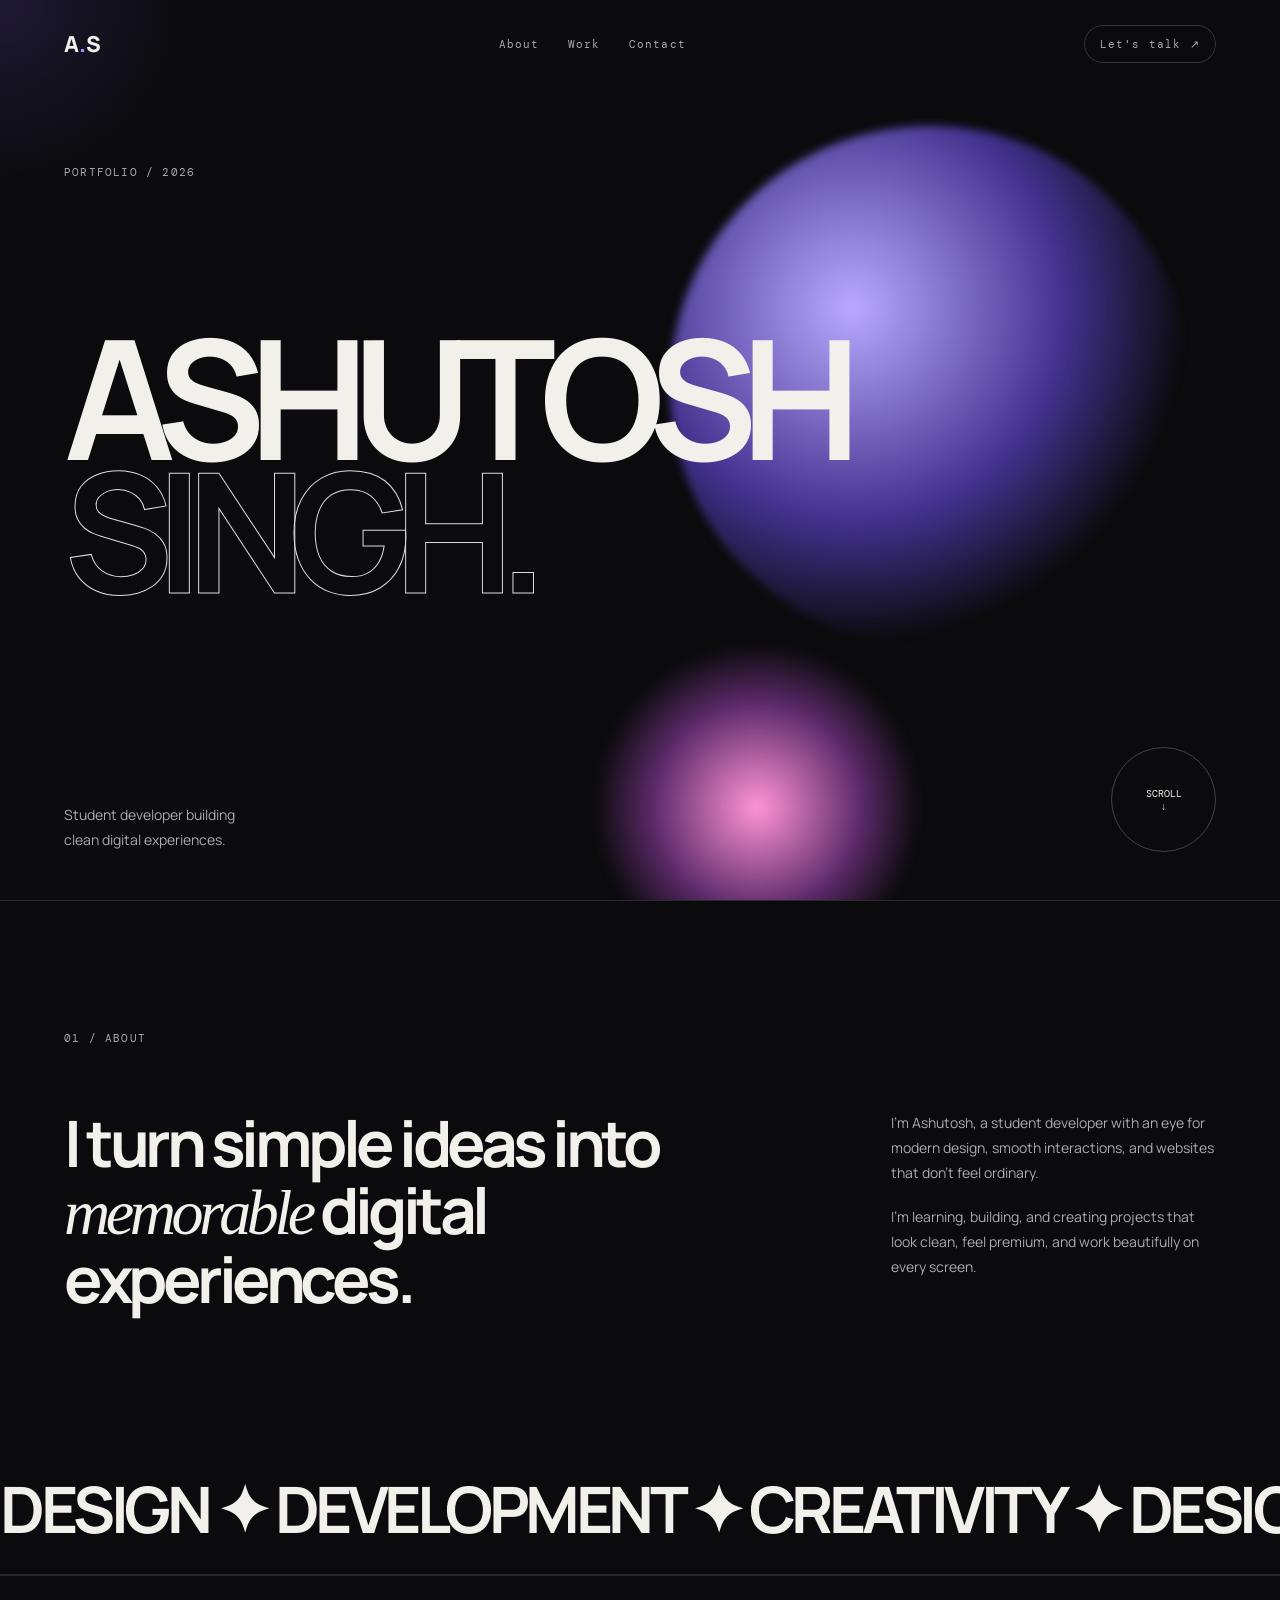
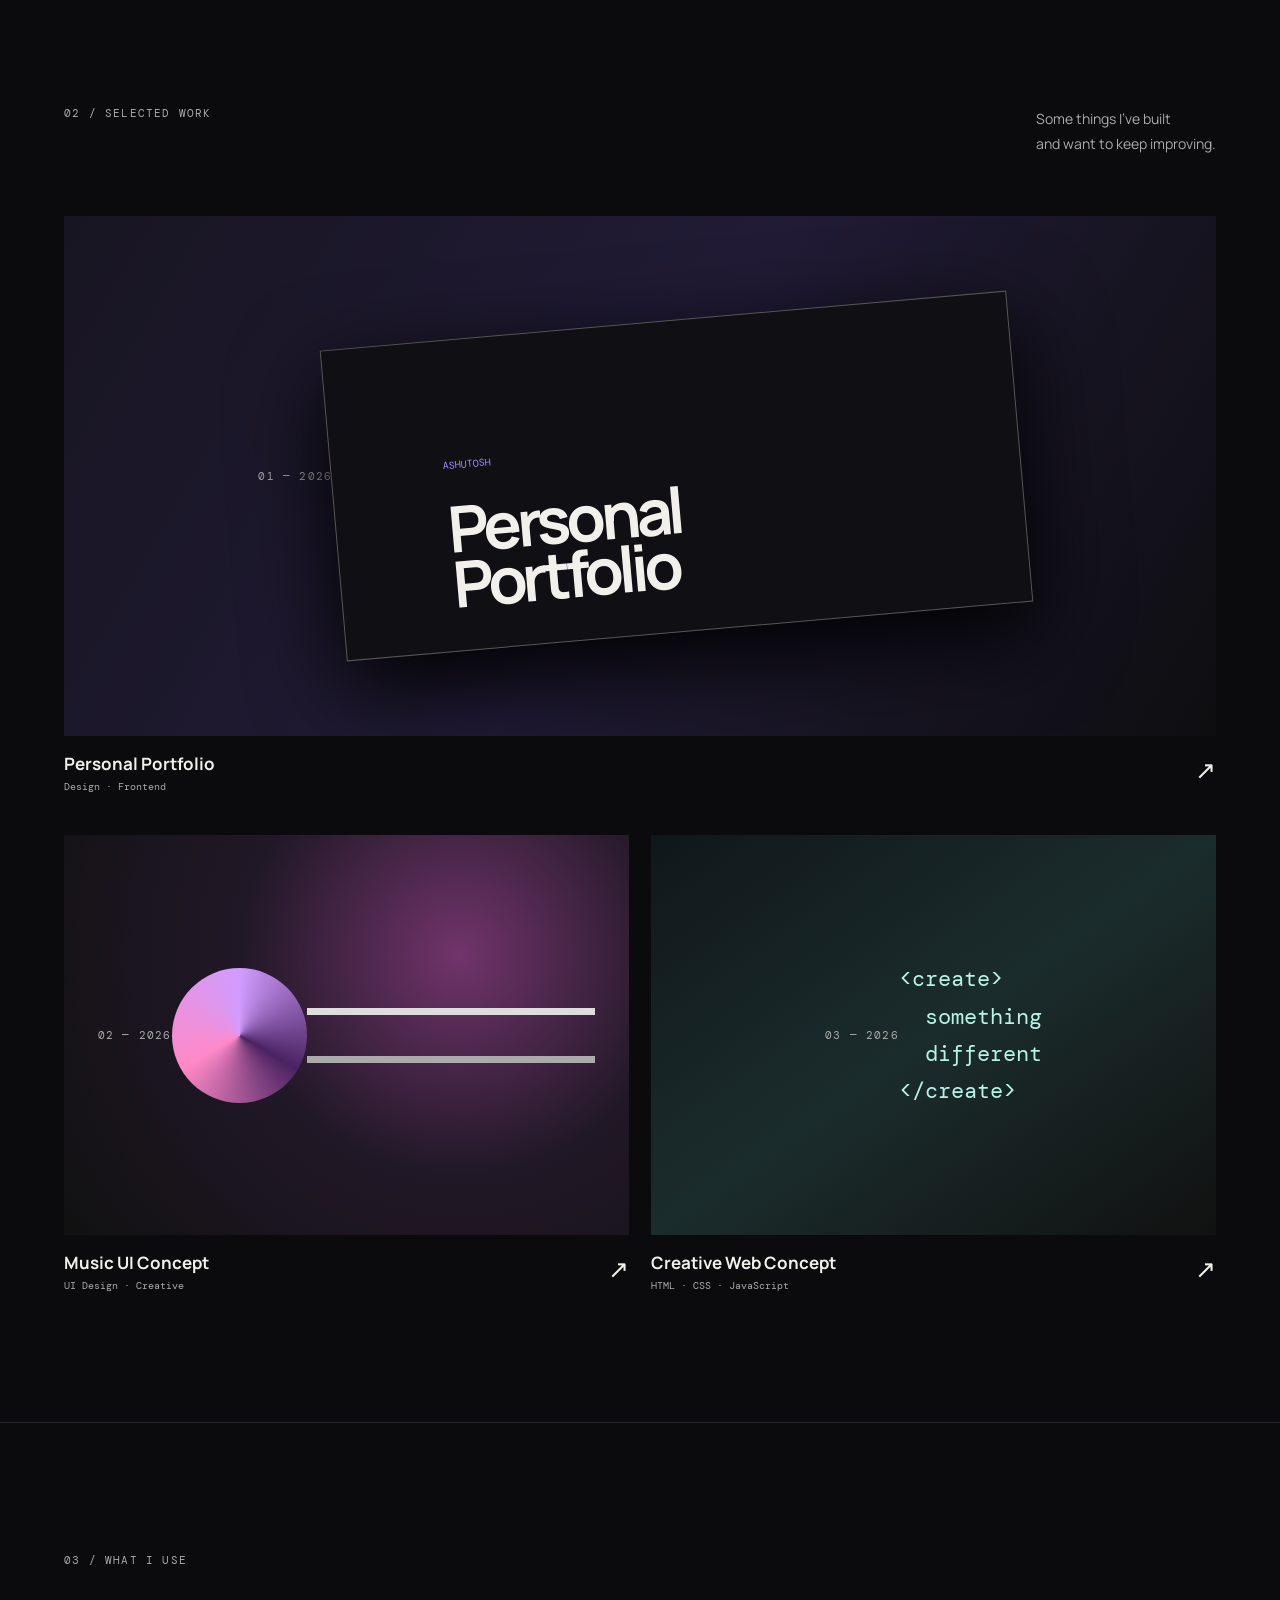
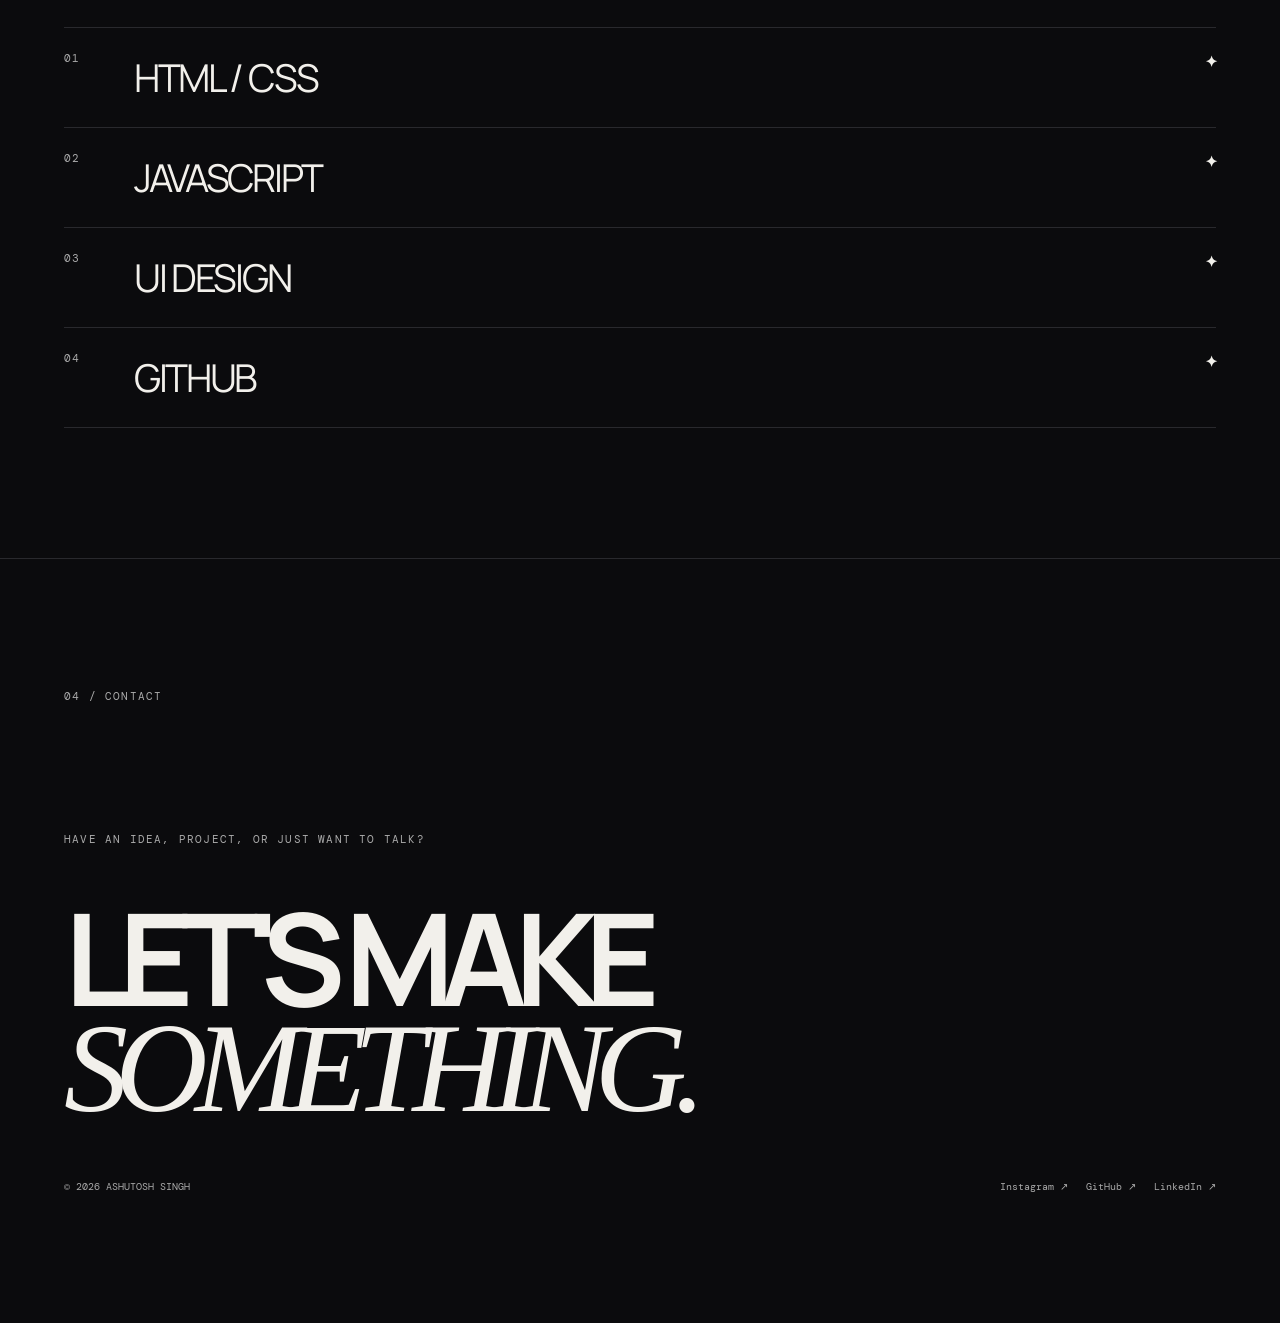
==== index.html @ 8261619a "Add files via upload" ====
<!doctype html>
<html lang="en"><head>
<meta charset="UTF-8"><meta name="viewport" content="width=device-width,initial-scale=1.0">
<title>Ashutosh Singh — Portfolio</title>
<link rel="preconnect" href="https://fonts.googleapis.com"><link rel="preconnect" href="https://fonts.gstatic.com" crossorigin>
<link href="https://fonts.googleapis.com/css2?family=DM+Mono&family=Manrope:wght@400;500;600;700;800&display=swap" rel="stylesheet">
<link rel="stylesheet" href="style.css"></head>
<body>
<div class="noise"></div><div class="glow"></div><div class="progress"></div>
<nav><a class="logo" href="#home">A<span>.</span>S</a><div class="links"><a href="#about">About</a><a href="#work">Work</a><a href="#contact">Contact</a></div><a class="talk" href="#contact">Let's talk ↗</a></nav>
<main>
<section class="hero" id="home"><div class="orb one"></div><div class="orb two"></div>
<p class="mono">PORTFOLIO / 2026</p><h1>ASHUTOSH<br><i>SINGH.</i></h1>
<div class="herofoot"><p>Student developer building<br>clean digital experiences.</p><a class="circle" href="#work">SCROLL<br>↓</a></div></section>
<section id="about" class="section about"><p class="mono">01 / ABOUT</p><div class="twocol reveal"><h2>I turn simple ideas into <em>memorable</em> digital experiences.</h2><div><p>I’m Ashutosh, a student developer with an eye for modern design, smooth interactions, and websites that don’t feel ordinary.</p><p>I’m learning, building, and creating projects that look clean, feel premium, and work beautifully on every screen.</p></div></div></section>
<div class="marquee"><div>DESIGN ✦ DEVELOPMENT ✦ CREATIVITY ✦ DESIGN ✦ DEVELOPMENT ✦ CREATIVITY ✦</div></div>
<section id="work" class="section"><div class="head"><p class="mono">02 / SELECTED WORK</p><p>Some things I’ve built<br>and want to keep improving.</p></div><div class="projects">
<article class="card wide reveal"><div class="visual purple"><small>01 — 2026</small><div class="browser"><b>ASHUTOSH</b><strong>Personal<br>Portfolio</strong></div></div><div class="info"><div><h3>Personal Portfolio</h3><p>Design · Frontend</p></div><span>↗</span></div></article>
<article class="card reveal"><div class="visual pink"><small>02 — 2026</small><div class="disc"></div><div class="bars"></div></div><div class="info"><div><h3>Music UI Concept</h3><p>UI Design · Creative</p></div><span>↗</span></div></article>
<article class="card reveal"><div class="visual green"><small>03 — 2026</small><pre>&lt;create&gt;
  something
  different
&lt;/create&gt;</pre></div><div class="info"><div><h3>Creative Web Concept</h3><p>HTML · CSS · JavaScript</p></div><span>↗</span></div></article>
</div></section>
<section class="section skills"><p class="mono">03 / WHAT I USE</p><div class="skilllist reveal"><div><small>01</small>HTML / CSS <b>✦</b></div><div><small>02</small>JAVASCRIPT <b>✦</b></div><div><small>03</small>UI DESIGN <b>✦</b></div><div><small>04</small>GITHUB <b>✦</b></div></div></section>
<section id="contact" class="section contact"><p class="mono">04 / CONTACT</p><p class="mono question">HAVE AN IDEA, PROJECT, OR JUST WANT TO TALK?</p><a href="mailto:yourmail@gmail.com">LET'S MAKE<br><em>SOMETHING.</em></a><footer>© 2026 ASHUTOSH SINGH <span>Instagram ↗ &nbsp; GitHub ↗ &nbsp; LinkedIn ↗</span></footer></section>
</main><script src="script.js"></script></body></html>
---- style.css ----
*{box-sizing:border-box;margin:0}html{scroll-behavior:smooth}body{background:#0b0b0d;color:#f2f0eb;font-family:Manrope,sans-serif;overflow-x:hidden}.noise{position:fixed;inset:0;pointer-events:none;opacity:.06;background-image:url('https://grainy-gradients.vercel.app/noise.svg');z-index:5}.glow{position:fixed;width:420px;height:420px;border-radius:50%;background:radial-gradient(circle,rgba(137,104,255,.16),transparent 65%);pointer-events:none;z-index:-1;transform:translate(-50%,-50%)}.progress{height:3px;background:#9f8cff;position:fixed;top:0;left:0;z-index:20;width:0}nav{height:88px;position:absolute;z-index:3;width:100%;padding:0 5vw;display:flex;align-items:center;justify-content:space-between}.logo,a{color:#f2f0eb;text-decoration:none}.logo{font-size:22px;font-weight:800}.logo span{color:#9f8cff}.links{display:flex;gap:28px}.links a,.talk,.mono,small{font:11px 'DM Mono';letter-spacing:1.2px;color:#aaa}.talk{border:1px solid #34343a;border-radius:30px;padding:11px 15px}.hero{min-height:100vh;padding:165px 5vw 48px;display:flex;flex-direction:column;justify-content:space-between;position:relative;overflow:hidden}.hero h1{font-size:clamp(64px,13vw,200px);line-height:.8;letter-spacing:-.1em;z-index:1}.hero h1 i{font-style:normal;color:transparent;-webkit-text-stroke:1px #ddd}.herofoot{display:flex;align-items:end;justify-content:space-between;z-index:1}.herofoot p,.head p:last-child,.twocol div{color:#aaa;font-size:14px;line-height:1.8}.circle{border:1px solid #444;border-radius:50%;height:105px;width:105px;display:grid;place-items:center;text-align:center;font:10px 'DM Mono';transition:.3s}.circle:hover{background:#fff;color:#111}.orb{position:absolute;border-radius:50%;filter:blur(4px);animation:float 9s ease-in-out infinite}.one{width:520px;height:520px;right:7%;top:14%;background:radial-gradient(circle at 35% 35%,#b8a9ff,#41318d 45%,transparent 70%)}.two{width:330px;height:330px;right:28%;bottom:-8%;background:radial-gradient(circle,#ff94d5,#5b2968 45%,transparent 70%);animation-delay:-4s}@keyframes float{50%{transform:translate(-30px,30px) scale(1.1)}}.section{padding:130px 5vw;border-top:1px solid #29292d}.twocol{display:grid;grid-template-columns:1.4fr .65fr;gap:10vw;margin-top:65px}.twocol h2{font-size:clamp(38px,5vw,82px);letter-spacing:-.07em;line-height:1.04}.twocol em,.contact em{font-family:Georgia;font-weight:400}.twocol div p+p{margin-top:18px}.marquee{overflow:hidden;border-bottom:1px solid #29292d;padding:22px 0;white-space:nowrap}.marquee div{font-size:clamp(35px,5vw,85px);font-weight:700;letter-spacing:-.07em;animation:move 18s linear infinite}@keyframes move{to{transform:translateX(-50%)}}.head{display:flex;justify-content:space-between}.projects{display:grid;grid-template-columns:1fr 1fr;gap:42px 22px;margin-top:60px}.wide{grid-column:span 2}.visual{height:400px;position:relative;padding:20px;display:flex;align-items:center;justify-content:center;overflow:hidden}.wide .visual{height:520px}.purple{background:linear-gradient(120deg,#181522,#211b36,#0e0e10)}.pink{background:radial-gradient(circle at 70% 30%,#71346b,#211827 45%,#111)}.green{background:linear-gradient(145deg,#10171a,#1b2c2c,#111)}.browser{width:62%;height:65%;padding:10%;background:#101014;border:1px solid #555;transform:rotate(-5deg);box-shadow:0 30px 90px #000}.browser b{font:10px 'DM Mono';color:#9f8cff}.browser strong{display:block;font-size:clamp(30px,5vw,75px);letter-spacing:-.08em;line-height:.85;margin-top:28px}.disc{width:135px;height:135px;border-radius:50%;background:conic-gradient(#d19cff,#4a2362,#ff89c7,#d19cff);animation:spin 8s linear infinite}@keyframes spin{to{transform:rotate(360deg)}}.bars{width:55%;height:55px;border-top:7px solid #ddd;border-bottom:7px solid #aaa}.green pre{font:clamp(13px,2vw,22px) 'DM Mono';color:#b7f4e8;line-height:1.7}.info{display:flex;justify-content:space-between;padding-top:16px}.info h3{font-size:17px}.info p{font:10px 'DM Mono';color:#aaa;margin-top:5px}.info span{font-size:25px}.skilllist{margin-top:60px;border-top:1px solid #29292d}.skilllist div{border-bottom:1px solid #29292d;padding:23px 0;font-size:clamp(23px,3vw,52px);letter-spacing:-.06em;display:grid;grid-template-columns:70px 1fr auto}.skilllist b{font-size:15px}.contact{min-height:85vh;display:flex;flex-direction:column;justify-content:space-between}.question{margin-top:70px}.contact>a{font-size:clamp(55px,10vw,175px);font-weight:700;letter-spacing:-.1em;line-height:.82}.contact>a:hover{color:#9f8cff}footer{font:10px 'DM Mono';color:#aaa;display:flex;justify-content:space-between}@media(max-width:700px){nav{padding:0 6vw}.links{display:none}.hero,.section{padding-left:6vw;padding-right:6vw}.hero{padding-top:130px}.one{width:85vw;height:85vw;right:-20%}.twocol,.projects{grid-template-columns:1fr}.wide{grid-column:auto}.head{display:block}.head p:last-child{margin-top:20px}.visual,.wide .visual{height:300px}.skilllist div{grid-template-columns:45px 1fr auto}.contact{min-height:70vh}footer{display:block;line-height:2.5}footer span{display:block}}
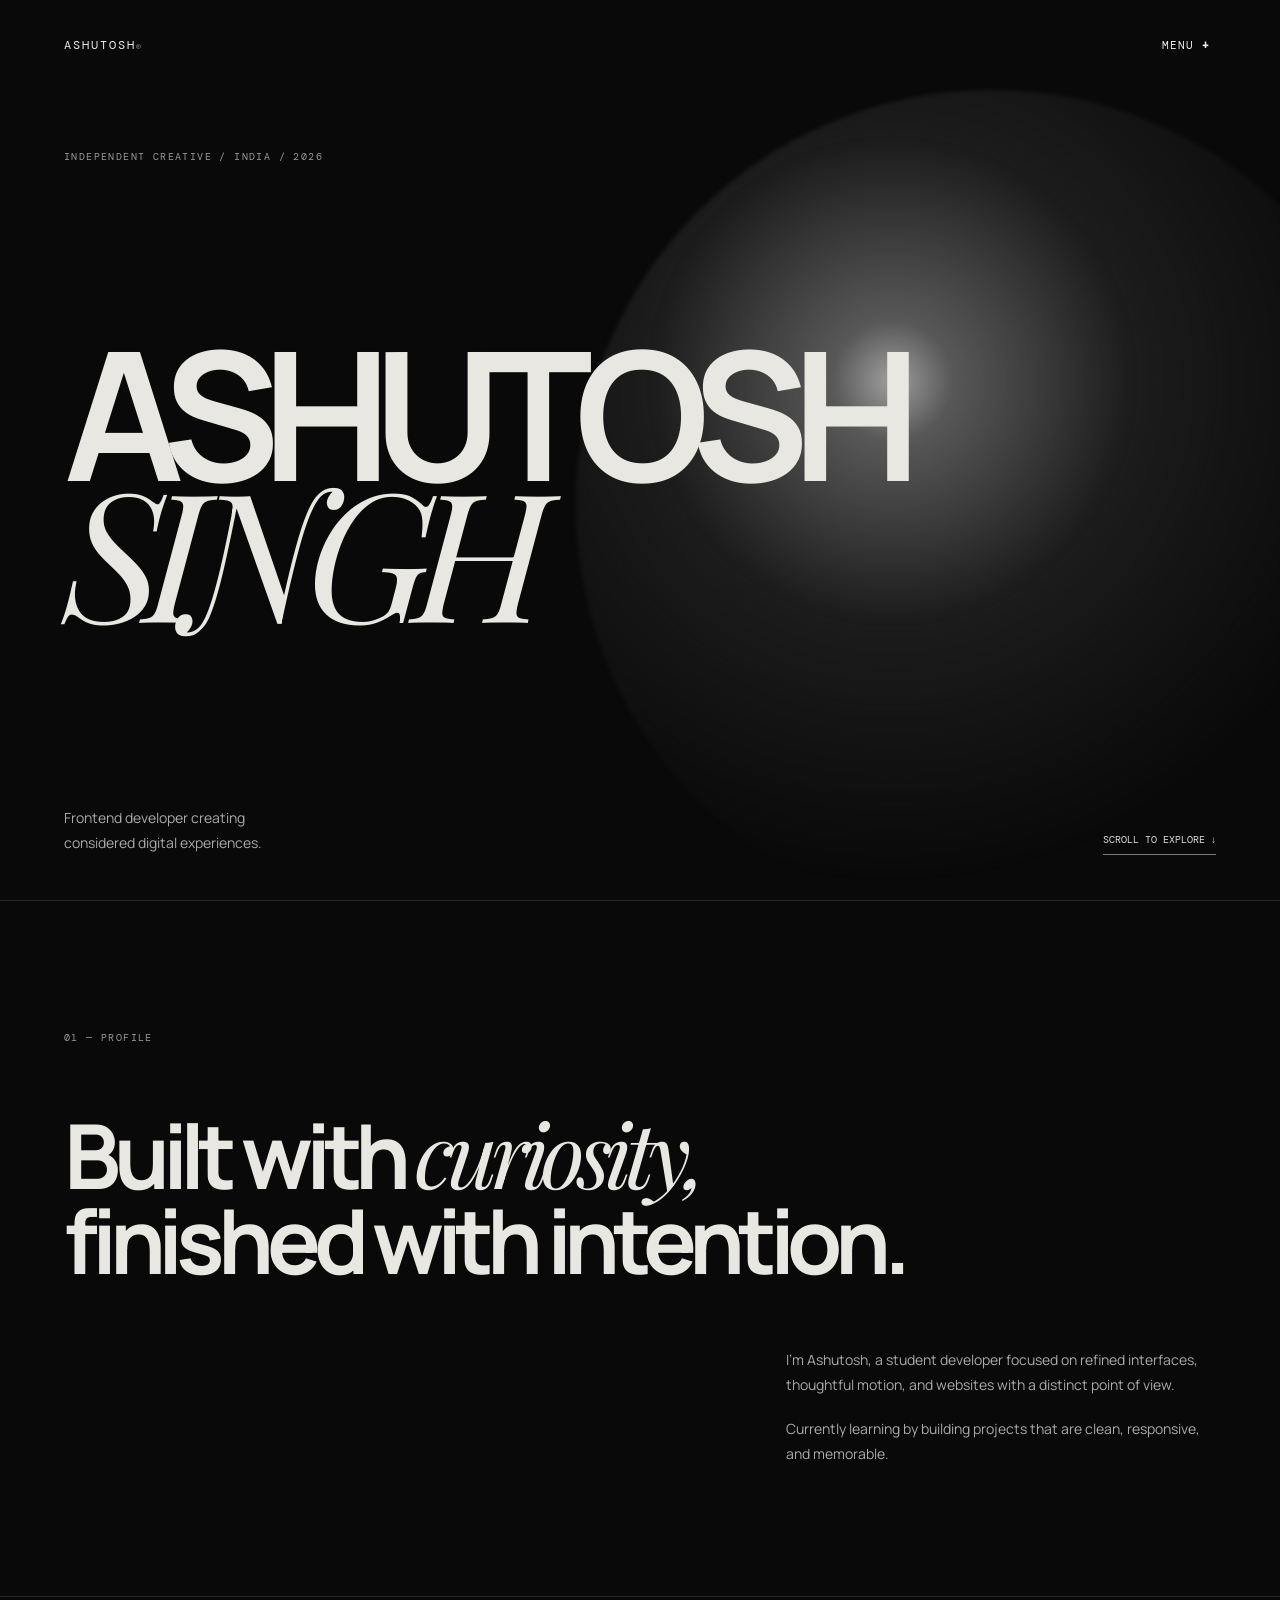
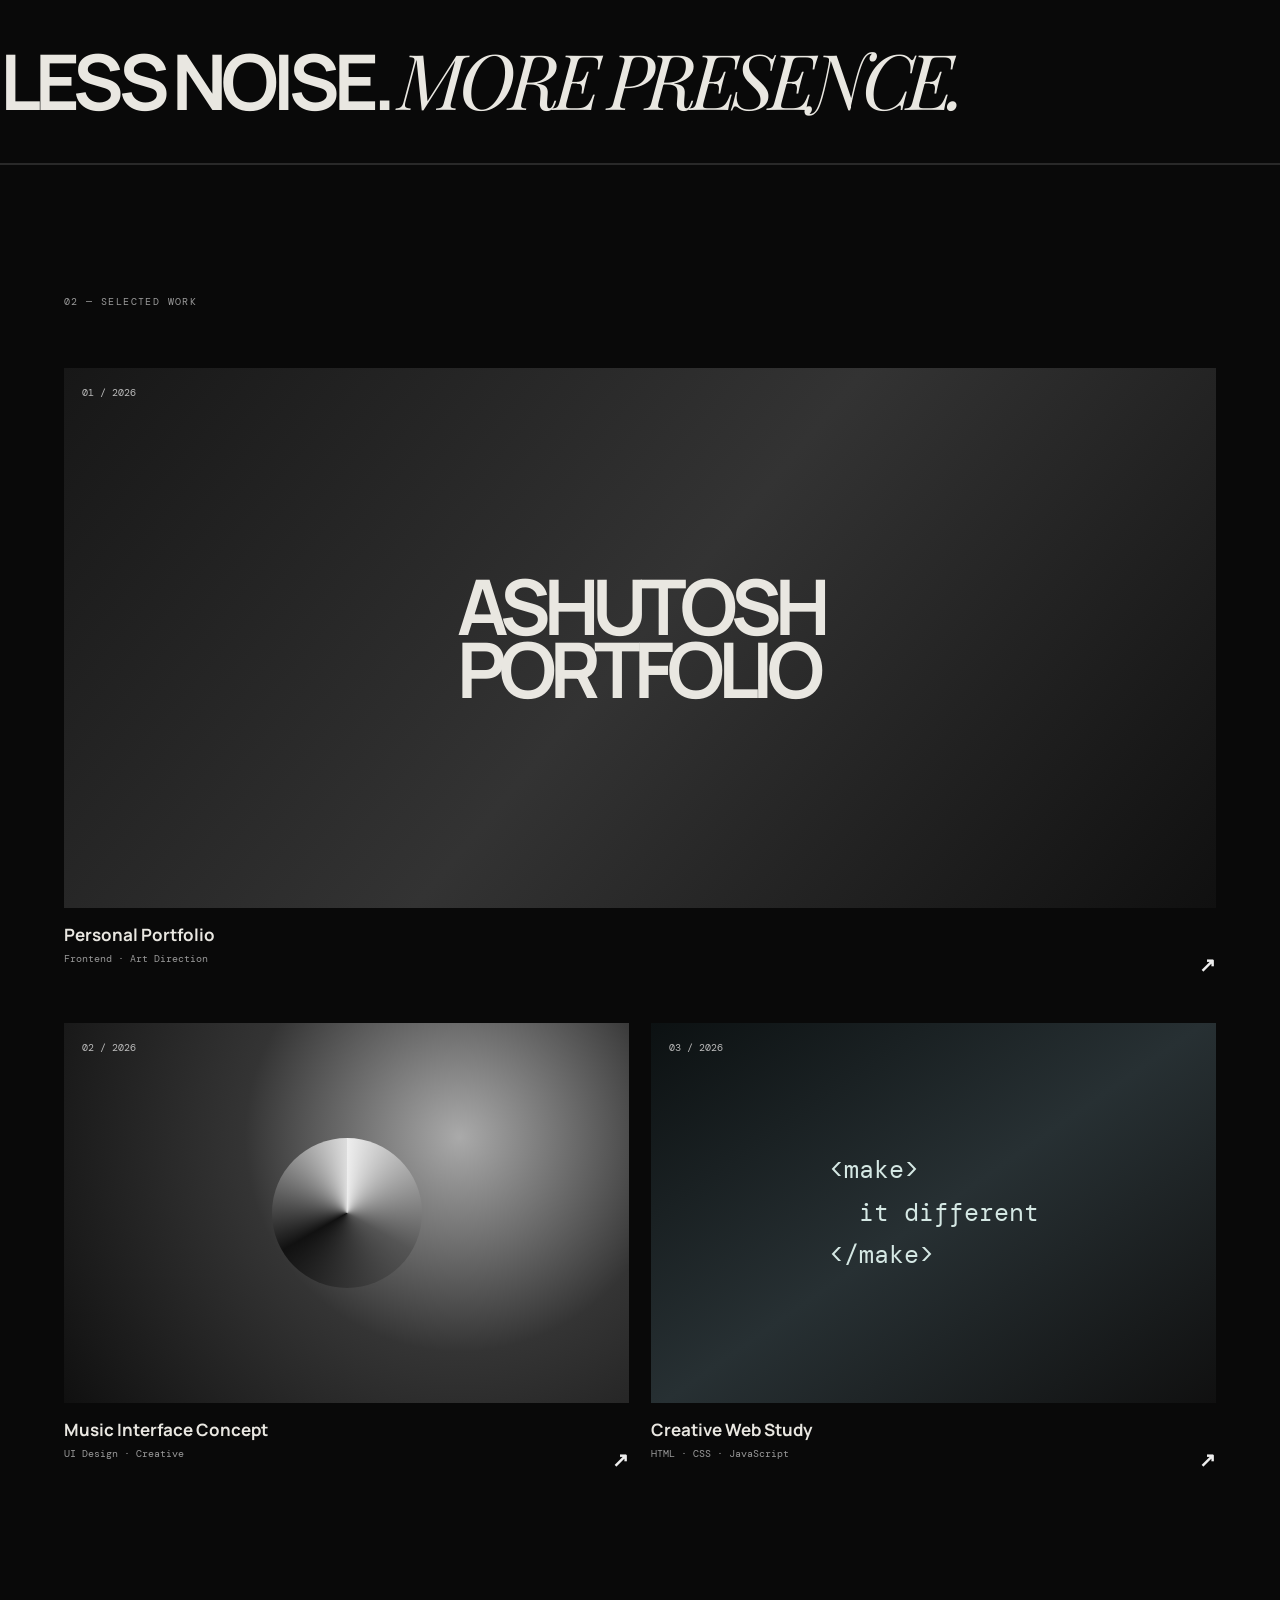
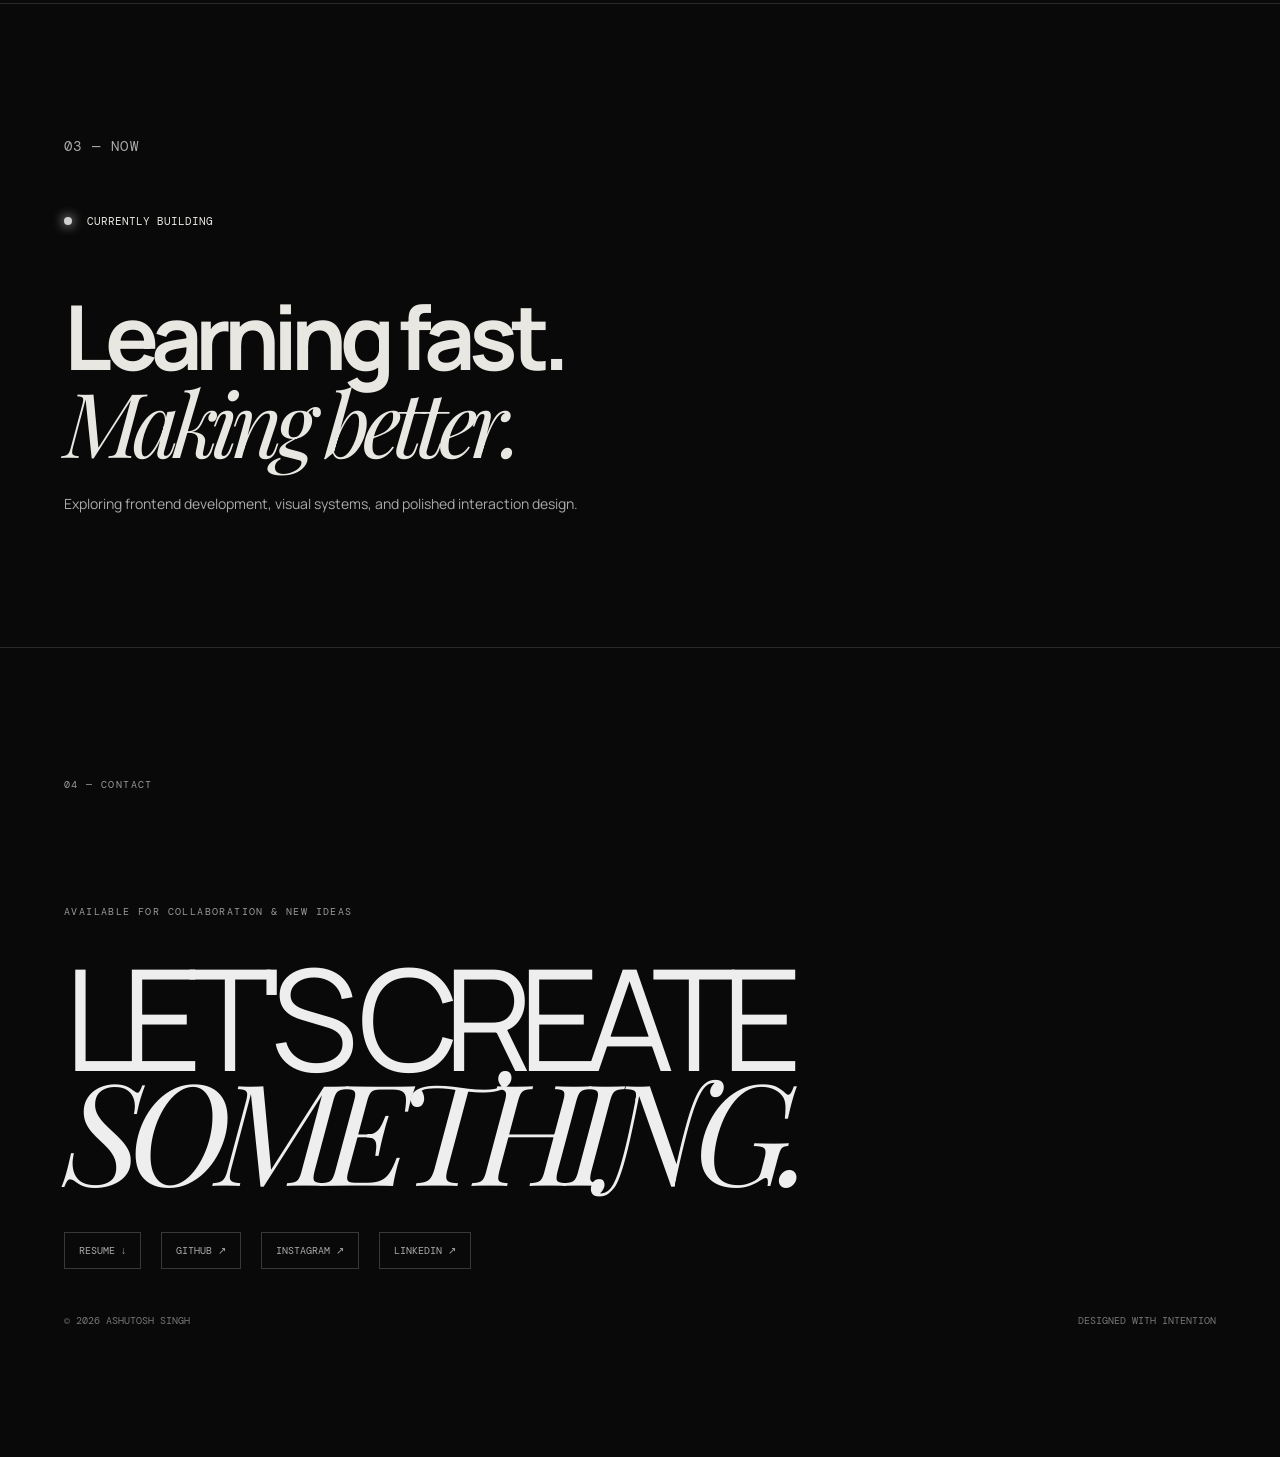
==== commit 1313e1e6: "Add files via upload" ====
--- a/index.html
+++ b/index.html
@@ -1,27 +1 @@
-<!doctype html>
-<html lang="en"><head>
-<meta charset="UTF-8"><meta name="viewport" content="width=device-width,initial-scale=1.0">
-<title>Ashutosh Singh — Portfolio</title>
-<link rel="preconnect" href="https://fonts.googleapis.com"><link rel="preconnect" href="https://fonts.gstatic.com" crossorigin>
-<link href="https://fonts.googleapis.com/css2?family=DM+Mono&family=Manrope:wght@400;500;600;700;800&display=swap" rel="stylesheet">
-<link rel="stylesheet" href="style.css"></head>
-<body>
-<div class="noise"></div><div class="glow"></div><div class="progress"></div>
-<nav><a class="logo" href="#home">A<span>.</span>S</a><div class="links"><a href="#about">About</a><a href="#work">Work</a><a href="#contact">Contact</a></div><a class="talk" href="#contact">Let's talk ↗</a></nav>
-<main>
-<section class="hero" id="home"><div class="orb one"></div><div class="orb two"></div>
-<p class="mono">PORTFOLIO / 2026</p><h1>ASHUTOSH<br><i>SINGH.</i></h1>
-<div class="herofoot"><p>Student developer building<br>clean digital experiences.</p><a class="circle" href="#work">SCROLL<br>↓</a></div></section>
-<section id="about" class="section about"><p class="mono">01 / ABOUT</p><div class="twocol reveal"><h2>I turn simple ideas into <em>memorable</em> digital experiences.</h2><div><p>I’m Ashutosh, a student developer with an eye for modern design, smooth interactions, and websites that don’t feel ordinary.</p><p>I’m learning, building, and creating projects that look clean, feel premium, and work beautifully on every screen.</p></div></div></section>
-<div class="marquee"><div>DESIGN ✦ DEVELOPMENT ✦ CREATIVITY ✦ DESIGN ✦ DEVELOPMENT ✦ CREATIVITY ✦</div></div>
-<section id="work" class="section"><div class="head"><p class="mono">02 / SELECTED WORK</p><p>Some things I’ve built<br>and want to keep improving.</p></div><div class="projects">
-<article class="card wide reveal"><div class="visual purple"><small>01 — 2026</small><div class="browser"><b>ASHUTOSH</b><strong>Personal<br>Portfolio</strong></div></div><div class="info"><div><h3>Personal Portfolio</h3><p>Design · Frontend</p></div><span>↗</span></div></article>
-<article class="card reveal"><div class="visual pink"><small>02 — 2026</small><div class="disc"></div><div class="bars"></div></div><div class="info"><div><h3>Music UI Concept</h3><p>UI Design · Creative</p></div><span>↗</span></div></article>
-<article class="card reveal"><div class="visual green"><small>03 — 2026</small><pre>&lt;create&gt;
-  something
-  different
-&lt;/create&gt;</pre></div><div class="info"><div><h3>Creative Web Concept</h3><p>HTML · CSS · JavaScript</p></div><span>↗</span></div></article>
-</div></section>
-<section class="section skills"><p class="mono">03 / WHAT I USE</p><div class="skilllist reveal"><div><small>01</small>HTML / CSS <b>✦</b></div><div><small>02</small>JAVASCRIPT <b>✦</b></div><div><small>03</small>UI DESIGN <b>✦</b></div><div><small>04</small>GITHUB <b>✦</b></div></div></section>
-<section id="contact" class="section contact"><p class="mono">04 / CONTACT</p><p class="mono question">HAVE AN IDEA, PROJECT, OR JUST WANT TO TALK?</p><a href="mailto:yourmail@gmail.com">LET'S MAKE<br><em>SOMETHING.</em></a><footer>© 2026 ASHUTOSH SINGH <span>Instagram ↗ &nbsp; GitHub ↗ &nbsp; LinkedIn ↗</span></footer></section>
-</main><script src="script.js"></script></body></html>+<!doctype html><html><head><meta charset="utf-8"><meta name="viewport" content="width=device-width,initial-scale=1"><title>Ashutosh Singh — Portfolio</title><link rel="preconnect" href="https://fonts.googleapis.com"><link href="https://fonts.googleapis.com/css2?family=DM+Mono&family=Manrope:wght@400;500;600;700;800&family=Playfair+Display:ital@0;1&display=swap" rel="stylesheet"><link rel="stylesheet" href="style.css"></head><body><div class="grain"></div><div class="progress"></div><nav><a class="brand" href="#">ASHUTOSH<span>®</span></a><button id="menu">MENU <b>+</b></button></nav><div class="menuPanel" id="panel"><a href="#about">About</a><a href="#work">Work</a><a href="#contact">Contact</a></div><main><section class="hero"><p class="tag">INDEPENDENT CREATIVE / INDIA / 2026</p><h1>ASHUTOSH<br><em>SINGH</em></h1><div class="heroBottom"><p>Frontend developer creating<br>considered digital experiences.</p><a href="#work">SCROLL TO EXPLORE ↓</a></div><div class="light"></div></section><section id="about" class="section about"><p class="tag">01 — PROFILE</p><h2>Built with <em>curiosity,</em><br>finished with intention.</h2><div class="copy"><p>I’m Ashutosh, a student developer focused on refined interfaces, thoughtful motion, and websites with a distinct point of view.</p><p>Currently learning by building projects that are clean, responsive, and memorable.</p></div></section><section class="statement"><p>LESS NOISE. <em>MORE PRESENCE.</em></p></section><section id="work" class="section"><p class="tag">02 — SELECTED WORK</p><div class="work"><article><div class="art art1"><span>01 / 2026</span><strong>ASHUTOSH<br>PORTFOLIO</strong></div><div><h3>Personal Portfolio</h3><p>Frontend · Art Direction <b>↗</b></p></div></article><article><div class="art art2"><span>02 / 2026</span><i></i></div><div><h3>Music Interface Concept</h3><p>UI Design · Creative <b>↗</b></p></div></article><article><div class="art art3"><span>03 / 2026</span><code>&lt;make&gt;<br>&nbsp;&nbsp;it different<br>&lt;/make&gt;</code></div><div><h3>Creative Web Study</h3><p>HTML · CSS · JavaScript <b>↗</b></p></div></article></div></section><section class="section status"><p class="tag">03 — NOW</p><div><span class="dot"></span> CURRENTLY BUILDING</div><h2>Learning fast.<br><em>Making better.</em></h2><p>Exploring frontend development, visual systems, and polished interaction design.</p></section><section id="contact" class="section contact"><p class="tag">04 — CONTACT</p><p class="small">AVAILABLE FOR COLLABORATION & NEW IDEAS</p><a class="mail" href="mailto:ashutoshrajpuut@gmail.com">LET'S CREATE<br><em>SOMETHING.</em></a><div class="social"><a href="Resume.pdf" download>RESUME ↓</a><a href="https://github.com/ashutoshrajpuut-cloud" target="_blank">GITHUB ↗</a><a href="https://www.instagram.com/ashutoshrajpuut/" target="_blank">INSTAGRAM ↗</a><a href="https://www.linkedin.com/in/ashutosh-singh-04a978389" target="_blank">LINKEDIN ↗</a></div><footer>© 2026 ASHUTOSH SINGH <span>DESIGNED WITH INTENTION</span></footer></section></main><script src="script.js"></script></body></html>
--- a/style.css
+++ b/style.css
@@ -1 +1 @@
-*{box-sizing:border-box;margin:0}html{scroll-behavior:smooth}body{background:#0b0b0d;color:#f2f0eb;font-family:Manrope,sans-serif;overflow-x:hidden}.noise{position:fixed;inset:0;pointer-events:none;opacity:.06;background-image:url('https://grainy-gradients.vercel.app/noise.svg');z-index:5}.glow{position:fixed;width:420px;height:420px;border-radius:50%;background:radial-gradient(circle,rgba(137,104,255,.16),transparent 65%);pointer-events:none;z-index:-1;transform:translate(-50%,-50%)}.progress{height:3px;background:#9f8cff;position:fixed;top:0;left:0;z-index:20;width:0}nav{height:88px;position:absolute;z-index:3;width:100%;padding:0 5vw;display:flex;align-items:center;justify-content:space-between}.logo,a{color:#f2f0eb;text-decoration:none}.logo{font-size:22px;font-weight:800}.logo span{color:#9f8cff}.links{display:flex;gap:28px}.links a,.talk,.mono,small{font:11px 'DM Mono';letter-spacing:1.2px;color:#aaa}.talk{border:1px solid #34343a;border-radius:30px;padding:11px 15px}.hero{min-height:100vh;padding:165px 5vw 48px;display:flex;flex-direction:column;justify-content:space-between;position:relative;overflow:hidden}.hero h1{font-size:clamp(64px,13vw,200px);line-height:.8;letter-spacing:-.1em;z-index:1}.hero h1 i{font-style:normal;color:transparent;-webkit-text-stroke:1px #ddd}.herofoot{display:flex;align-items:end;justify-content:space-between;z-index:1}.herofoot p,.head p:last-child,.twocol div{color:#aaa;font-size:14px;line-height:1.8}.circle{border:1px solid #444;border-radius:50%;height:105px;width:105px;display:grid;place-items:center;text-align:center;font:10px 'DM Mono';transition:.3s}.circle:hover{background:#fff;color:#111}.orb{position:absolute;border-radius:50%;filter:blur(4px);animation:float 9s ease-in-out infinite}.one{width:520px;height:520px;right:7%;top:14%;background:radial-gradient(circle at 35% 35%,#b8a9ff,#41318d 45%,transparent 70%)}.two{width:330px;height:330px;right:28%;bottom:-8%;background:radial-gradient(circle,#ff94d5,#5b2968 45%,transparent 70%);animation-delay:-4s}@keyframes float{50%{transform:translate(-30px,30px) scale(1.1)}}.section{padding:130px 5vw;border-top:1px solid #29292d}.twocol{display:grid;grid-template-columns:1.4fr .65fr;gap:10vw;margin-top:65px}.twocol h2{font-size:clamp(38px,5vw,82px);letter-spacing:-.07em;line-height:1.04}.twocol em,.contact em{font-family:Georgia;font-weight:400}.twocol div p+p{margin-top:18px}.marquee{overflow:hidden;border-bottom:1px solid #29292d;padding:22px 0;white-space:nowrap}.marquee div{font-size:clamp(35px,5vw,85px);font-weight:700;letter-spacing:-.07em;animation:move 18s linear infinite}@keyframes move{to{transform:translateX(-50%)}}.head{display:flex;justify-content:space-between}.projects{display:grid;grid-template-columns:1fr 1fr;gap:42px 22px;margin-top:60px}.wide{grid-column:span 2}.visual{height:400px;position:relative;padding:20px;display:flex;align-items:center;justify-content:center;overflow:hidden}.wide .visual{height:520px}.purple{background:linear-gradient(120deg,#181522,#211b36,#0e0e10)}.pink{background:radial-gradient(circle at 70% 30%,#71346b,#211827 45%,#111)}.green{background:linear-gradient(145deg,#10171a,#1b2c2c,#111)}.browser{width:62%;height:65%;padding:10%;background:#101014;border:1px solid #555;transform:rotate(-5deg);box-shadow:0 30px 90px #000}.browser b{font:10px 'DM Mono';color:#9f8cff}.browser strong{display:block;font-size:clamp(30px,5vw,75px);letter-spacing:-.08em;line-height:.85;margin-top:28px}.disc{width:135px;height:135px;border-radius:50%;background:conic-gradient(#d19cff,#4a2362,#ff89c7,#d19cff);animation:spin 8s linear infinite}@keyframes spin{to{transform:rotate(360deg)}}.bars{width:55%;height:55px;border-top:7px solid #ddd;border-bottom:7px solid #aaa}.green pre{font:clamp(13px,2vw,22px) 'DM Mono';color:#b7f4e8;line-height:1.7}.info{display:flex;justify-content:space-between;padding-top:16px}.info h3{font-size:17px}.info p{font:10px 'DM Mono';color:#aaa;margin-top:5px}.info span{font-size:25px}.skilllist{margin-top:60px;border-top:1px solid #29292d}.skilllist div{border-bottom:1px solid #29292d;padding:23px 0;font-size:clamp(23px,3vw,52px);letter-spacing:-.06em;display:grid;grid-template-columns:70px 1fr auto}.skilllist b{font-size:15px}.contact{min-height:85vh;display:flex;flex-direction:column;justify-content:space-between}.question{margin-top:70px}.contact>a{font-size:clamp(55px,10vw,175px);font-weight:700;letter-spacing:-.1em;line-height:.82}.contact>a:hover{color:#9f8cff}footer{font:10px 'DM Mono';color:#aaa;display:flex;justify-content:space-between}@media(max-width:700px){nav{padding:0 6vw}.links{display:none}.hero,.section{padding-left:6vw;padding-right:6vw}.hero{padding-top:130px}.one{width:85vw;height:85vw;right:-20%}.twocol,.projects{grid-template-columns:1fr}.wide{grid-column:auto}.head{display:block}.head p:last-child{margin-top:20px}.visual,.wide .visual{height:300px}.skilllist div{grid-template-columns:45px 1fr auto}.contact{min-height:70vh}footer{display:block;line-height:2.5}footer span{display:block}}+*{box-sizing:border-box;margin:0}html{scroll-behavior:smooth}body{background:#090909;color:#e9e7e1;font-family:Manrope,sans-serif;overflow-x:hidden}.grain{position:fixed;inset:0;pointer-events:none;opacity:.055;background-image:url("https://grainy-gradients.vercel.app/noise.svg");z-index:8}.progress{position:fixed;top:0;height:2px;background:#ddd;width:0;z-index:20}nav{height:90px;display:flex;justify-content:space-between;align-items:center;padding:0 5vw;position:absolute;width:100%;z-index:10}.brand{color:#eee;text-decoration:none;font:12px 'DM Mono';letter-spacing:2px}.brand span{font-size:8px;color:#999}button{background:none;border:0;color:#eee;font:11px 'DM Mono';letter-spacing:1px}.menuPanel{position:fixed;inset:0;background:#101010;z-index:9;display:none;padding:120px 5vw}.menuPanel.open{display:flex;flex-direction:column;gap:20px}.menuPanel a{font-size:clamp(45px,9vw,120px);color:#eee;text-decoration:none;letter-spacing:-.08em}.hero{height:100vh;min-height:650px;padding:150px 5vw 45px;display:flex;flex-direction:column;justify-content:space-between;position:relative;overflow:hidden}.tag,.small{font:10px 'DM Mono';letter-spacing:1.4px;color:#999}.hero h1{font-size:clamp(70px,14vw,220px);line-height:.76;letter-spacing:-.1em;z-index:1}.hero em,h2 em,.mail em{font-family:'Playfair Display';font-weight:400}.heroBottom{display:flex;justify-content:space-between;align-items:end;z-index:1}.heroBottom p,.copy,.status>p{font-size:14px;line-height:1.8;color:#aaa}.heroBottom a{font:10px 'DM Mono';color:#ddd;text-decoration:none;border-bottom:1px solid #777;padding-bottom:8px}.light{position:absolute;width:65vw;height:65vw;right:-10vw;top:10vh;border-radius:50%;background:radial-gradient(circle at 38% 35%,#d9d9d9 0,#777 8%,#242424 32%,transparent 67%);filter:blur(2px);opacity:.72;animation:drift 10s ease-in-out infinite}@keyframes drift{50%{transform:translate(-35px,35px) scale(1.08)}}.section{padding:130px 5vw;border-top:1px solid #292929}.about h2,.status h2{font-size:clamp(42px,7vw,105px);line-height:.95;letter-spacing:-.08em;margin:65px 0}.copy{max-width:430px;margin-left:auto}.copy p+p{margin-top:18px}.statement{padding:30px 0;border-top:1px solid #292929;border-bottom:1px solid #292929;overflow:hidden;white-space:nowrap}.statement p{font-size:clamp(35px,6vw,100px);font-weight:700;letter-spacing:-.08em;animation:slide 16s linear infinite}.statement em{font-family:'Playfair Display';font-weight:400}@keyframes slide{to{transform:translateX(-35%)}}.work{margin-top:60px;display:grid;grid-template-columns:1fr 1fr;gap:45px 22px}.work article:first-child{grid-column:span 2}.art{height:380px;padding:18px;position:relative;display:flex;align-items:center;justify-content:center}.work article:first-child .art{height:540px}.art span{position:absolute;top:18px;left:18px;font:10px 'DM Mono';color:#bbb}.art1{background:linear-gradient(130deg,#171717,#333,#101010)}.art1 strong{font-size:clamp(32px,6vw,90px);line-height:.82;letter-spacing:-.09em}.art2{background:radial-gradient(circle at 70% 30%,#aaa,#343434 45%,#101010)}.art2 i{width:150px;height:150px;border-radius:50%;background:conic-gradient(#eee,#555,#111,#ddd);animation:spin 10s linear infinite}@keyframes spin{to{transform:rotate(360deg)}}.art3{background:linear-gradient(145deg,#0c1112,#273033,#101010)}code{font:clamp(14px,2vw,25px) 'DM Mono';color:#d5e8e4;line-height:1.7}.work h3{font-size:17px;margin-top:15px}.work p{font:10px 'DM Mono';color:#999;margin-top:6px}.work b{float:right;color:#eee;font-size:20px}.status>div{font:11px 'DM Mono';margin-top:55px}.dot{display:inline-block;width:8px;height:8px;border-radius:50%;background:#cfcfcf;margin-right:8px;box-shadow:0 0 12px #fff}.status h2{margin-bottom:25px}.contact{min-height:90vh;display:flex;flex-direction:column;justify-content:space-between}.small{margin-top:70px}.mail{color:#eee;text-decoration:none;font-size:clamp(55px,11vw,180px);line-height:.78;letter-spacing:-.1em}.mail:hover{color:#aaa}.social{display:flex;gap:20px;flex-wrap:wrap}.social a{font:10px 'DM Mono';color:#aaa;text-decoration:none;border:1px solid #383838;padding:11px 14px}.social a:hover{color:#fff;border-color:#aaa}footer{font:10px 'DM Mono';color:#777;display:flex;justify-content:space-between}@media(max-width:700px){nav{padding:0 6vw}.hero,.section{padding-left:6vw;padding-right:6vw}.hero{padding-top:135px}.light{width:100vw;height:100vw;right:-45vw;top:18vh}.heroBottom{gap:20px}.work{grid-template-columns:1fr}.work article:first-child{grid-column:auto}.art,.work article:first-child .art{height:310px}.copy{margin-left:0}.section{padding-top:90px;padding-bottom:90px}.contact{min-height:75vh}footer{display:block;line-height:2.5}footer span{display:block}}
